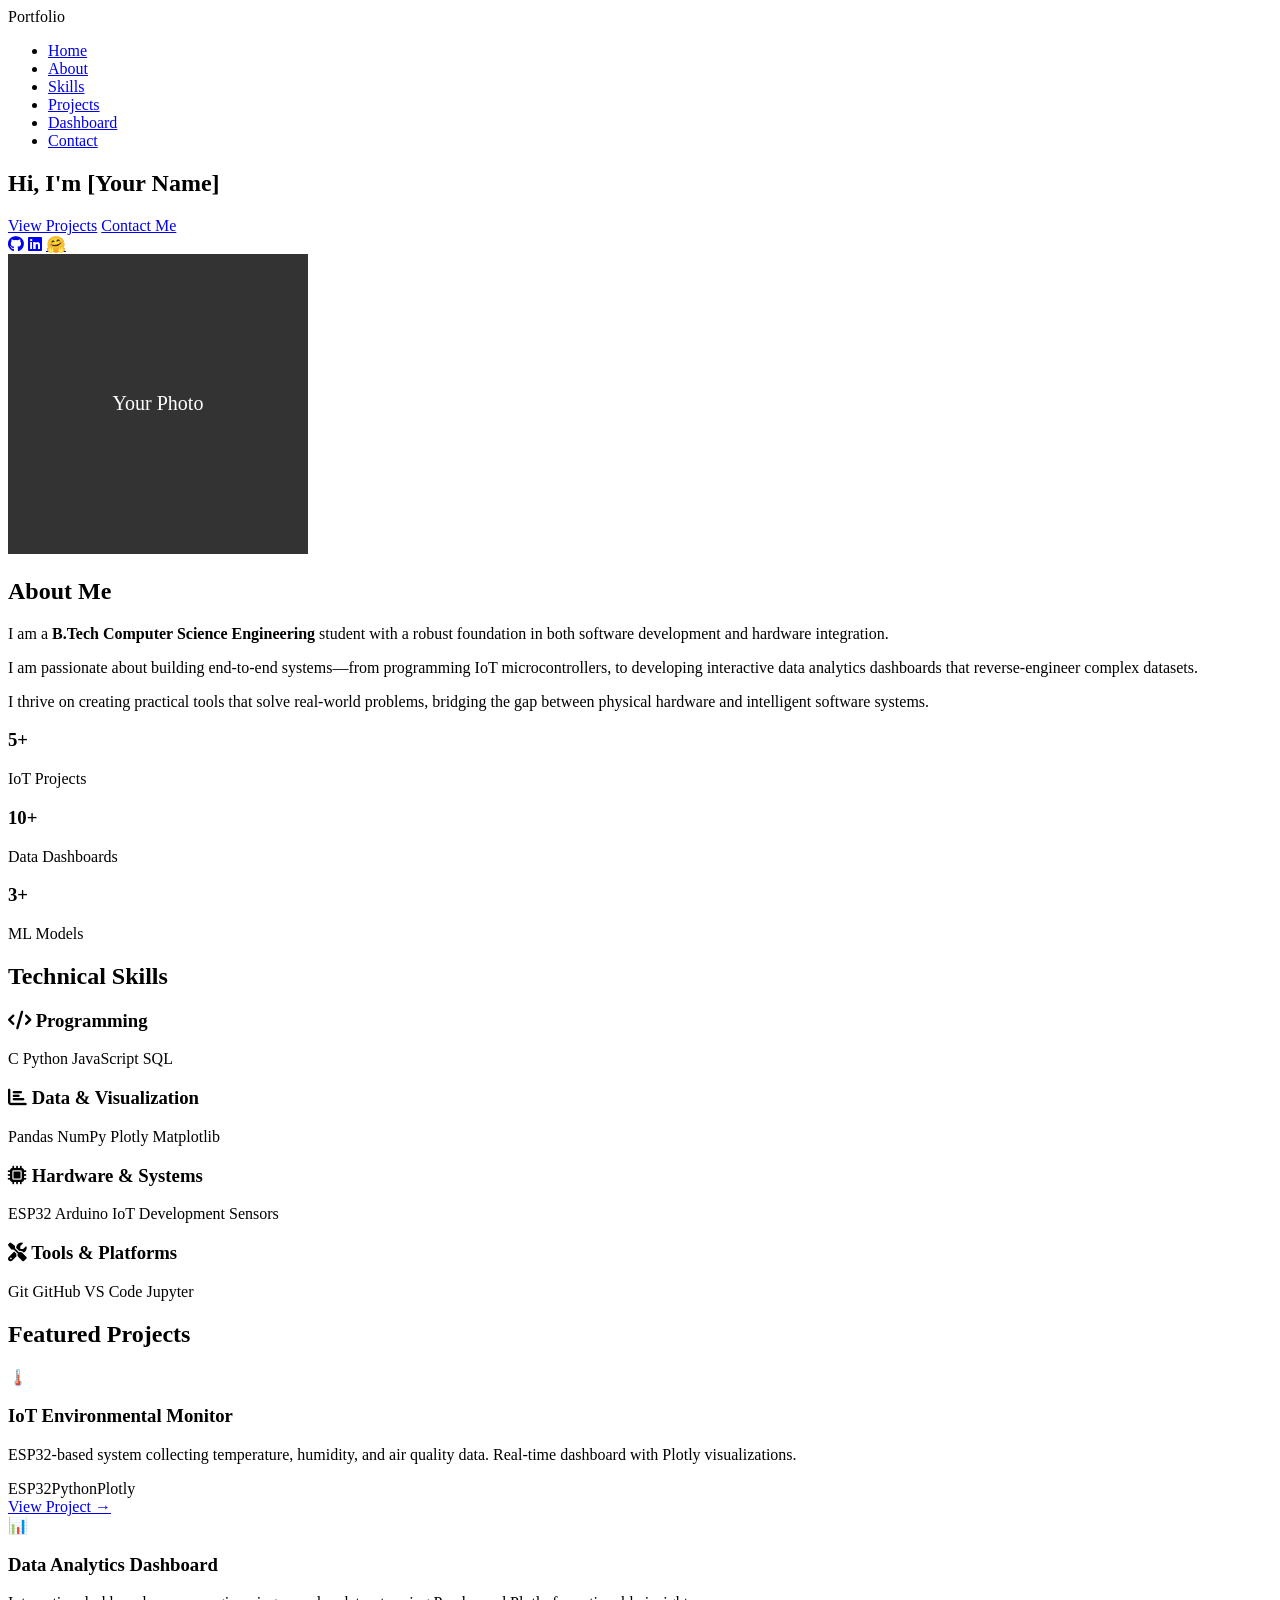
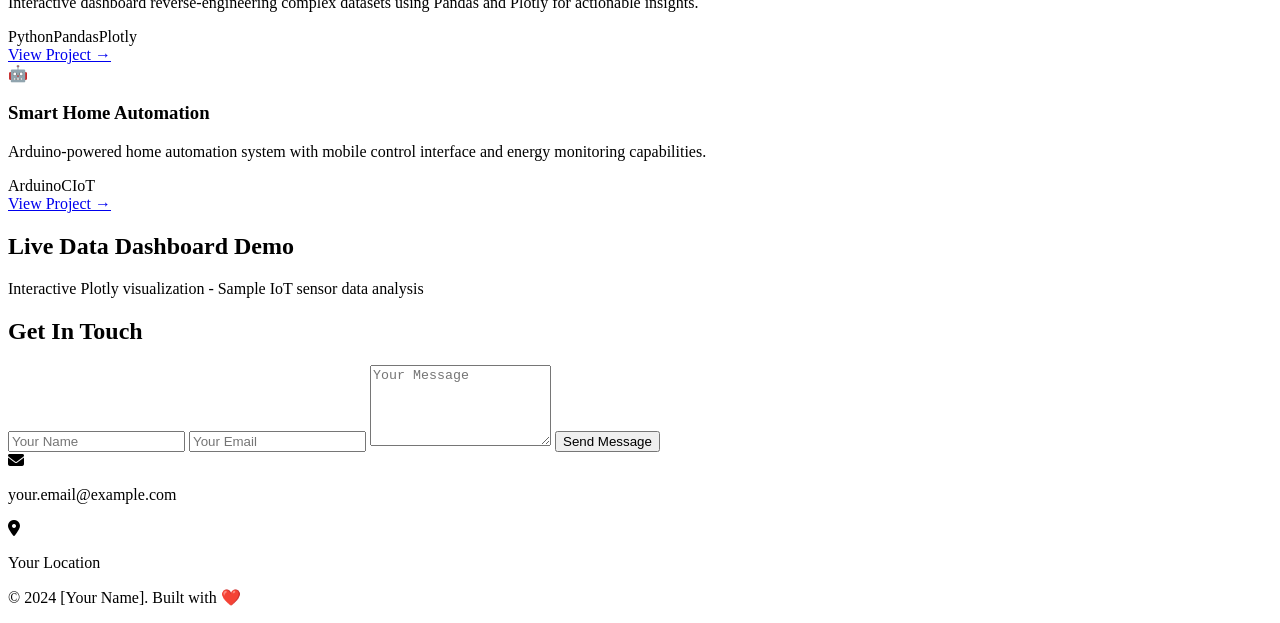
==== index.html @ e8764b32 "Rename index1.html.html to index.html" ====
<!DOCTYPE html>
<html lang="en">
<head>
    <meta charset="UTF-8">
    <meta name="viewport" content="width=device-width, initial-scale=1.0">
    <title>Your Name | B.Tech CSE | IoT & Data Science</title>
    <link rel="stylesheet" href="style.css">
    <link rel="stylesheet" href="https://cdnjs.cloudflare.com/ajax/libs/font-awesome/6.4.0/css/all.min.css">
    <script src="https://cdn.plot.ly/plotly-2.24.1.min.js"></script>
</head>
<body>
    <!-- Navigation -->
    <nav class="navbar">
        <div class="nav-content">
            <div class="logo">Portfolio</div>
            <ul class="nav-links">
                <li><a href="#home">Home</a></li>
                <li><a href="#about">About</a></li>
                <li><a href="#skills">Skills</a></li>
                <li><a href="#projects">Projects</a></li>
                <li><a href="#dashboard">Dashboard</a></li>
                <li><a href="#contact">Contact</a></li>
            </ul>
            <div class="hamburger">
                <span></span><span></span><span></span>
            </div>
        </div>
    </nav>

    <!-- Hero Section -->
    <section id="home" class="hero">
        <div class="hero-content">
            <div class="hero-text">
                <h1 class="glitch" data-text="Hi, I'm [Your Name]">Hi, I'm [Your Name]</h1>
                <p class="typing-text"></p>
                <div class="hero-buttons">
                    <a href="#projects" class="btn primary">View Projects</a>
                    <a href="#contact" class="btn secondary">Contact Me</a>
                </div>
                <div class="social-links">
                    <a href="https://github.com/yourusername" target="_blank"><i class="fab fa-github"></i></a>
                    <a href="https://linkedin.com/in/yourusername" target="_blank"><i class="fab fa-linkedin"></i></a>
                    <a href="https://huggingface.co/yourusername" target="_blank">🤗</a>
                </div>
            </div>
            <div class="hero-image">
                <div class="image-container">
                    <img src="assets/profile.jpg" alt="Profile" onerror="this.src='data:image/svg+xml,%3Csvg xmlns=%22http://www.w3.org/2000/svg%22 width=%22300%22 height=%22300%22%3E%3Crect fill=%22%23333%22 width=%22300%22 height=%22300%22/%3E%3Ctext fill=%22%23fff%22 x=%2250%25%22 y=%2250%25%22 text-anchor=%22middle%22 dy=%22.3em%22 font-size=%2220%22%3EYour Photo%3C/text%3E%3C/svg%3E'">
                </div>
            </div>
        </div>
    </section>

    <!-- About Section -->
    <section id="about" class="about">
        <h2 class="section-title">About Me</h2>
        <div class="about-content">
            <div class="about-text">
                <p>I am a <strong>B.Tech Computer Science Engineering</strong> student with a robust foundation in both <span class="highlight">software development</span> and <span class="highlight">hardware integration</span>.</p>
                <p>I am passionate about building end-to-end systems—from programming IoT microcontrollers, to developing interactive data analytics dashboards that reverse-engineer complex datasets.</p>
                <p>I thrive on creating practical tools that solve real-world problems, bridging the gap between physical hardware and intelligent software systems.</p>
                <div class="about-stats">
                    <div class="stat">
                        <h3>5+</h3>
                        <p>IoT Projects</p>
                    </div>
                    <div class="stat">
                        <h3>10+</h3>
                        <p>Data Dashboards</p>
                    </div>
                    <div class="stat">
                        <h3>3+</h3>
                        <p>ML Models</p>
                    </div>
                </div>
            </div>
        </div>
    </section>

    <!-- Skills Section -->
    <section id="skills" class="skills">
        <h2 class="section-title">Technical Skills</h2>
        <div class="skills-grid">
            <div class="skill-category">
                <h3><i class="fas fa-code"></i> Programming</h3>
                <div class="skill-items">
                    <span class="skill-tag">C</span>
                    <span class="skill-tag">Python</span>
                    <span class="skill-tag">JavaScript</span>
                    <span class="skill-tag">SQL</span>
                </div>
            </div>
            <div class="skill-category">
                <h3><i class="fas fa-chart-bar"></i> Data & Visualization</h3>
                <div class="skill-items">
                    <span class="skill-tag">Pandas</span>
                    <span class="skill-tag">NumPy</span>
                    <span class="skill-tag">Plotly</span>
                    <span class="skill-tag">Matplotlib</span>
                </div>
            </div>
            <div class="skill-category">
                <h3><i class="fas fa-microchip"></i> Hardware & Systems</h3>
                <div class="skill-items">
                    <span class="skill-tag">ESP32</span>
                    <span class="skill-tag">Arduino</span>
                    <span class="skill-tag">IoT Development</span>
                    <span class="skill-tag">Sensors</span>
                </div>
            </div>
            <div class="skill-category">
                <h3><i class="fas fa-tools"></i> Tools & Platforms</h3>
                <div class="skill-items">
                    <span class="skill-tag">Git</span>
                    <span class="skill-tag">GitHub</span>
                    <span class="skill-tag">VS Code</span>
                    <span class="skill-tag">Jupyter</span>
                </div>
            </div>
        </div>
    </section>

    <!-- Projects Section -->
    <section id="projects" class="projects">
        <h2 class="section-title">Featured Projects</h2>
        <div class="projects-grid">
            <div class="project-card">
                <div class="project-icon">🌡️</div>
                <h3>IoT Environmental Monitor</h3>
                <p>ESP32-based system collecting temperature, humidity, and air quality data. Real-time dashboard with Plotly visualizations.</p>
                <div class="project-tech">
                    <span>ESP32</span><span>Python</span><span>Plotly</span>
                </div>
                <a href="#" class="project-link">View Project →</a>
            </div>
            <div class="project-card">
                <div class="project-icon">📊</div>
                <h3>Data Analytics Dashboard</h3>
                <p>Interactive dashboard reverse-engineering complex datasets using Pandas and Plotly for actionable insights.</p>
                <div class="project-tech">
                    <span>Python</span><span>Pandas</span><span>Plotly</span>
                </div>
                <a href="#" class="project-link">View Project →</a>
            </div>
            <div class="project-card">
                <div class="project-icon">🤖</div>
                <h3>Smart Home Automation</h3>
                <p>Arduino-powered home automation system with mobile control interface and energy monitoring capabilities.</p>
                <div class="project-tech">
                    <span>Arduino</span><span>C</span><span>IoT</span>
                </div>
                <a href="#" class="project-link">View Project →</a>
            </div>
        </div>
    </section>

    <!-- Interactive Dashboard Demo -->
    <section id="dashboard" class="dashboard">
        <h2 class="section-title">Live Data Dashboard Demo</h2>
        <div class="dashboard-container">
            <div id="plotly-chart"></div>
            <p class="dashboard-note">Interactive Plotly visualization - Sample IoT sensor data analysis</p>
        </div>
    </section>

    <!-- Contact Section -->
    <section id="contact" class="contact">
        <h2 class="section-title">Get In Touch</h2>
        <div class="contact-content">
            <form id="contact-form">
                <input type="text" placeholder="Your Name" required>
                <input type="email" placeholder="Your Email" required>
                <textarea placeholder="Your Message" rows="5" required></textarea>
                <button type="submit" class="btn primary">Send Message</button>
            </form>
            <div class="contact-info">
                <div class="info-item">
                    <i class="fas fa-envelope"></i>
                    <p>your.email@example.com</p>
                </div>
                <div class="info-item">
                    <i class="fas fa-map-marker-alt"></i>
                    <p>Your Location</p>
                </div>
            </div>
        </div>
    </section>

    <footer>
        <p>&copy; 2024 [Your Name]. Built with ❤️</p>
    </footer>

    <script src="script.js"></script>
</body>
</html>
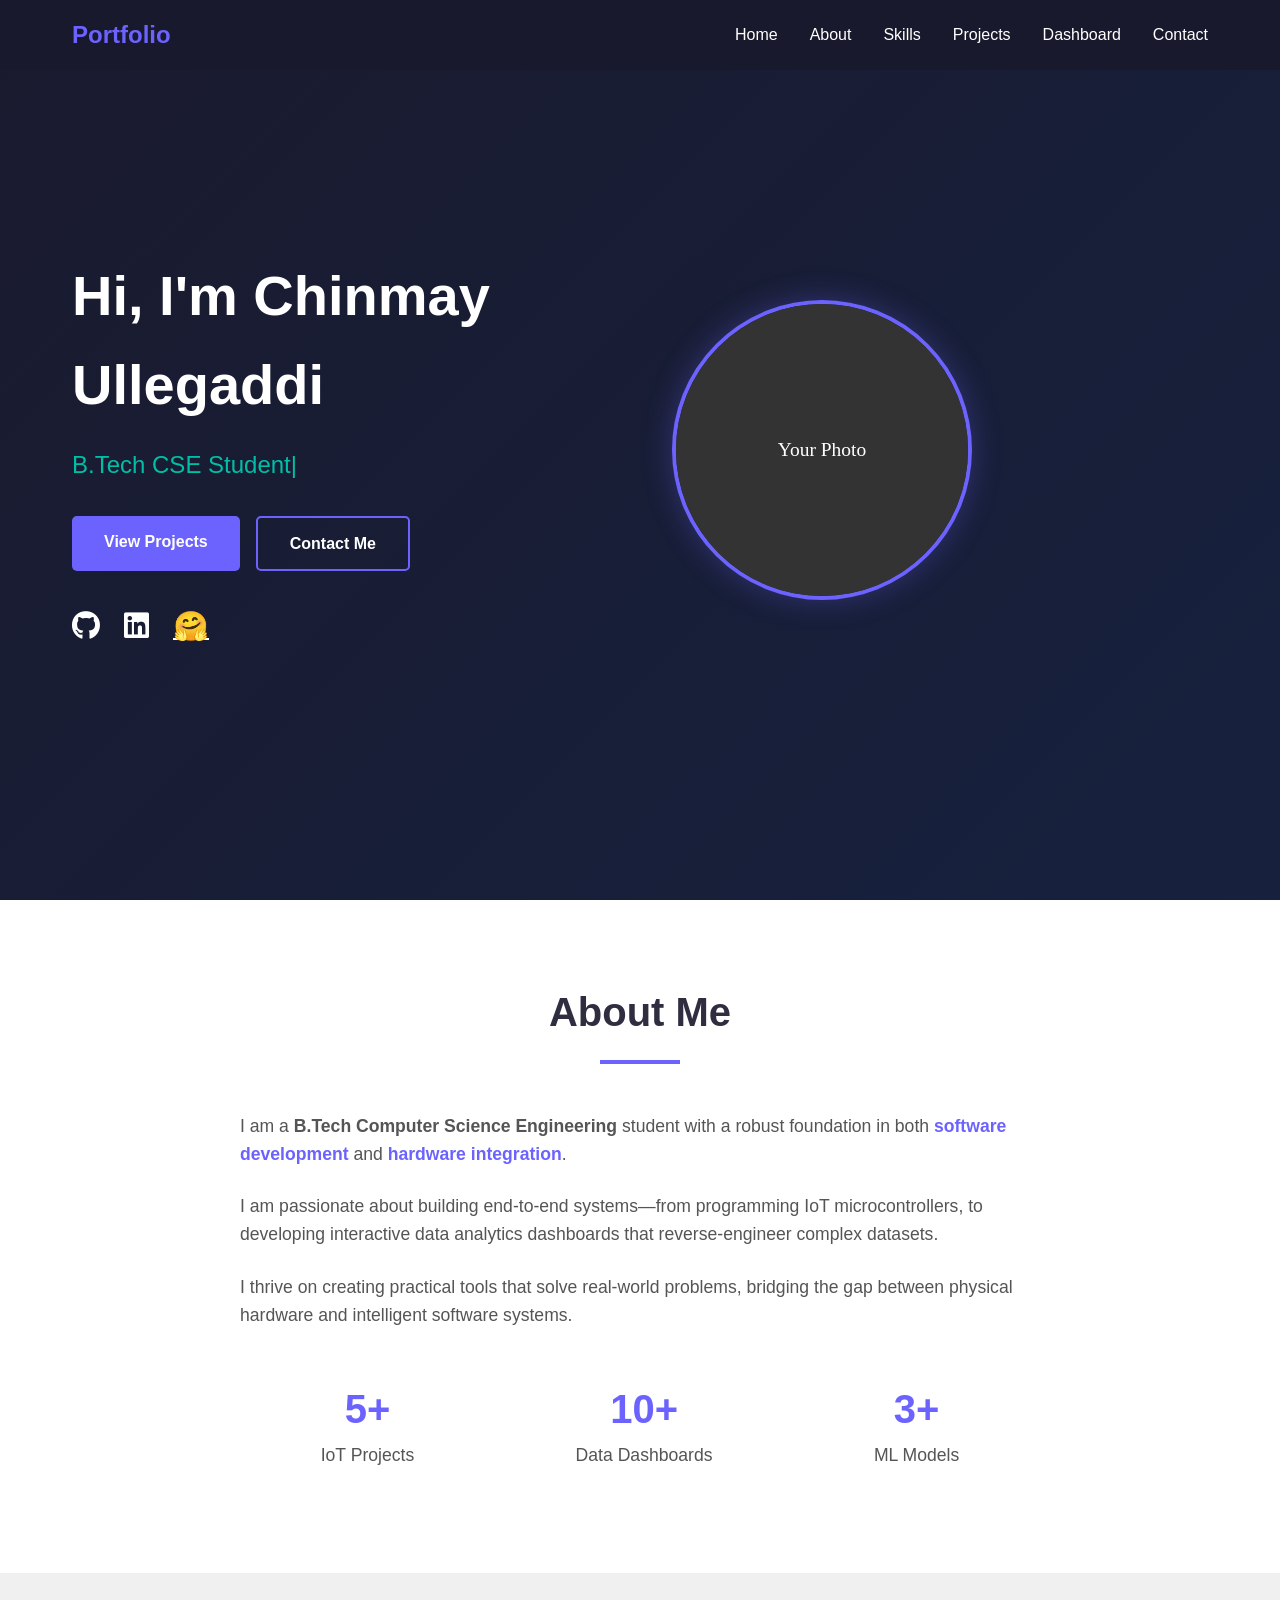
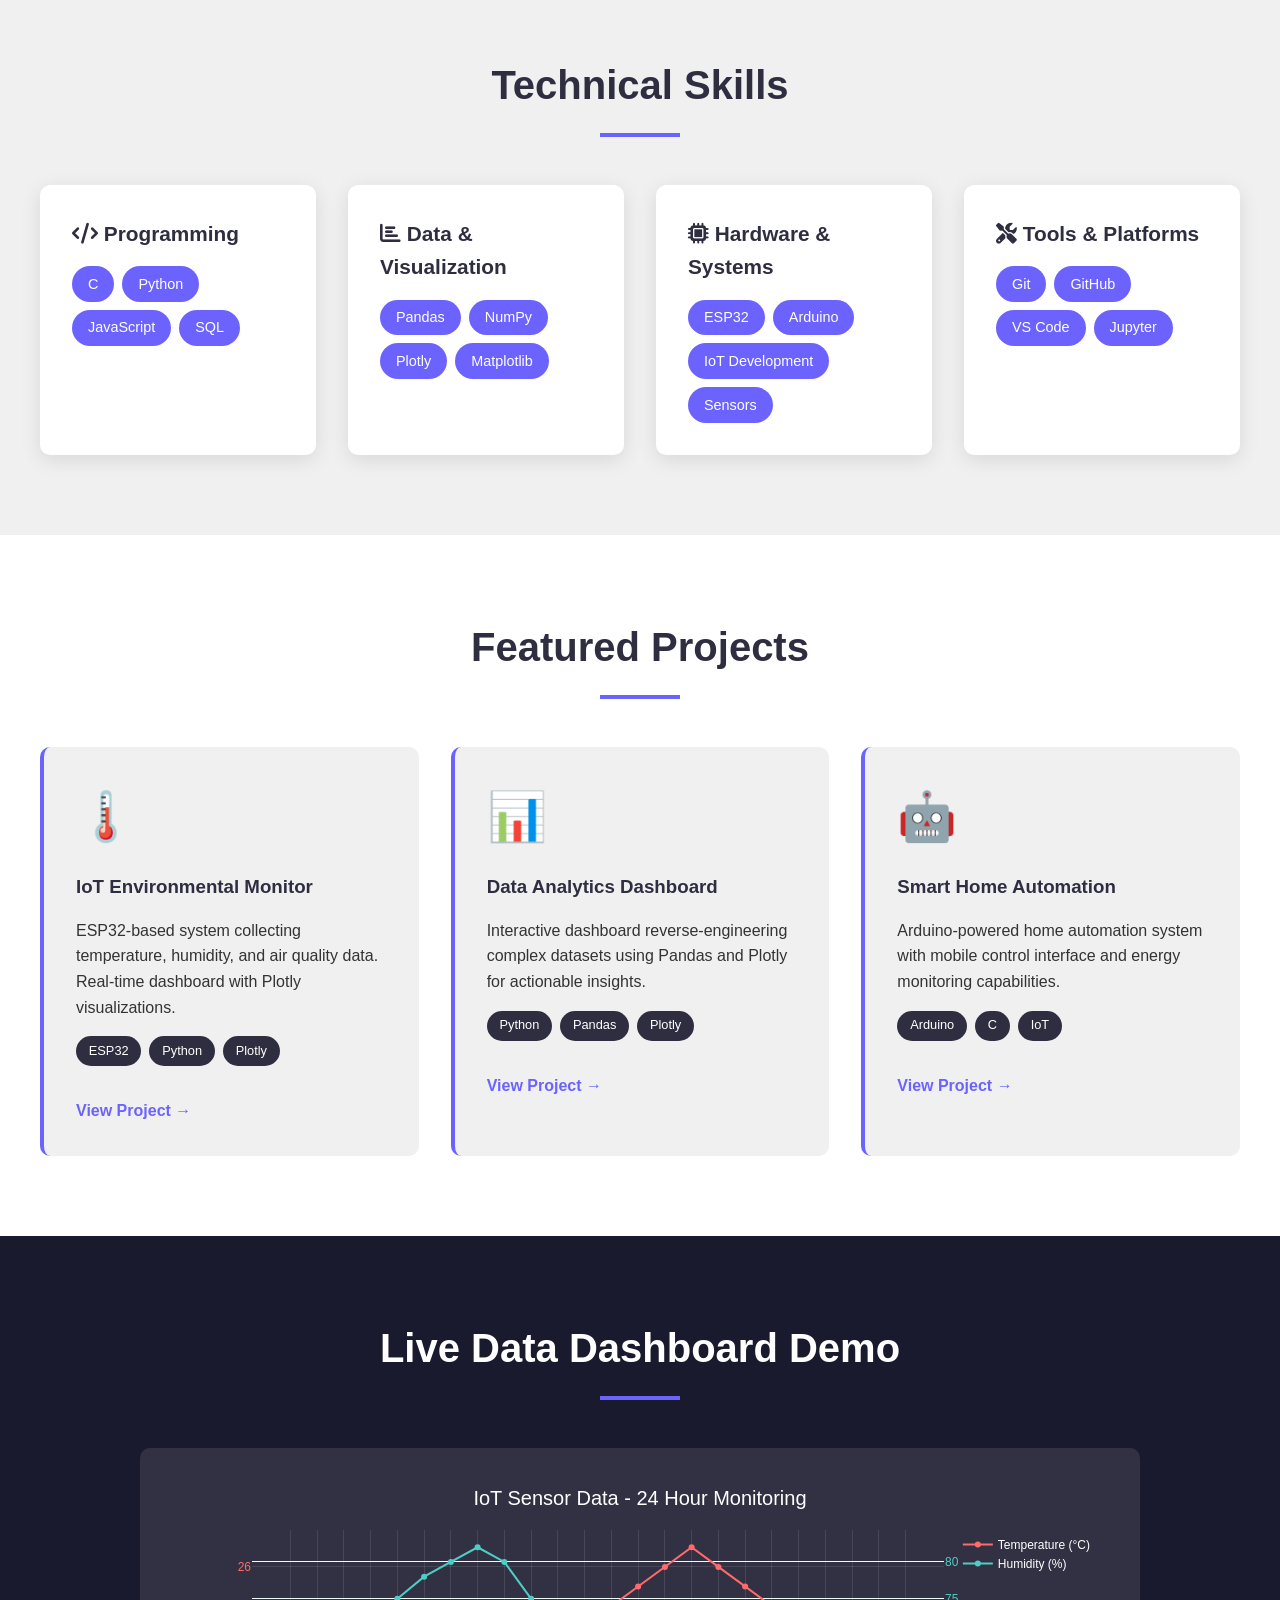
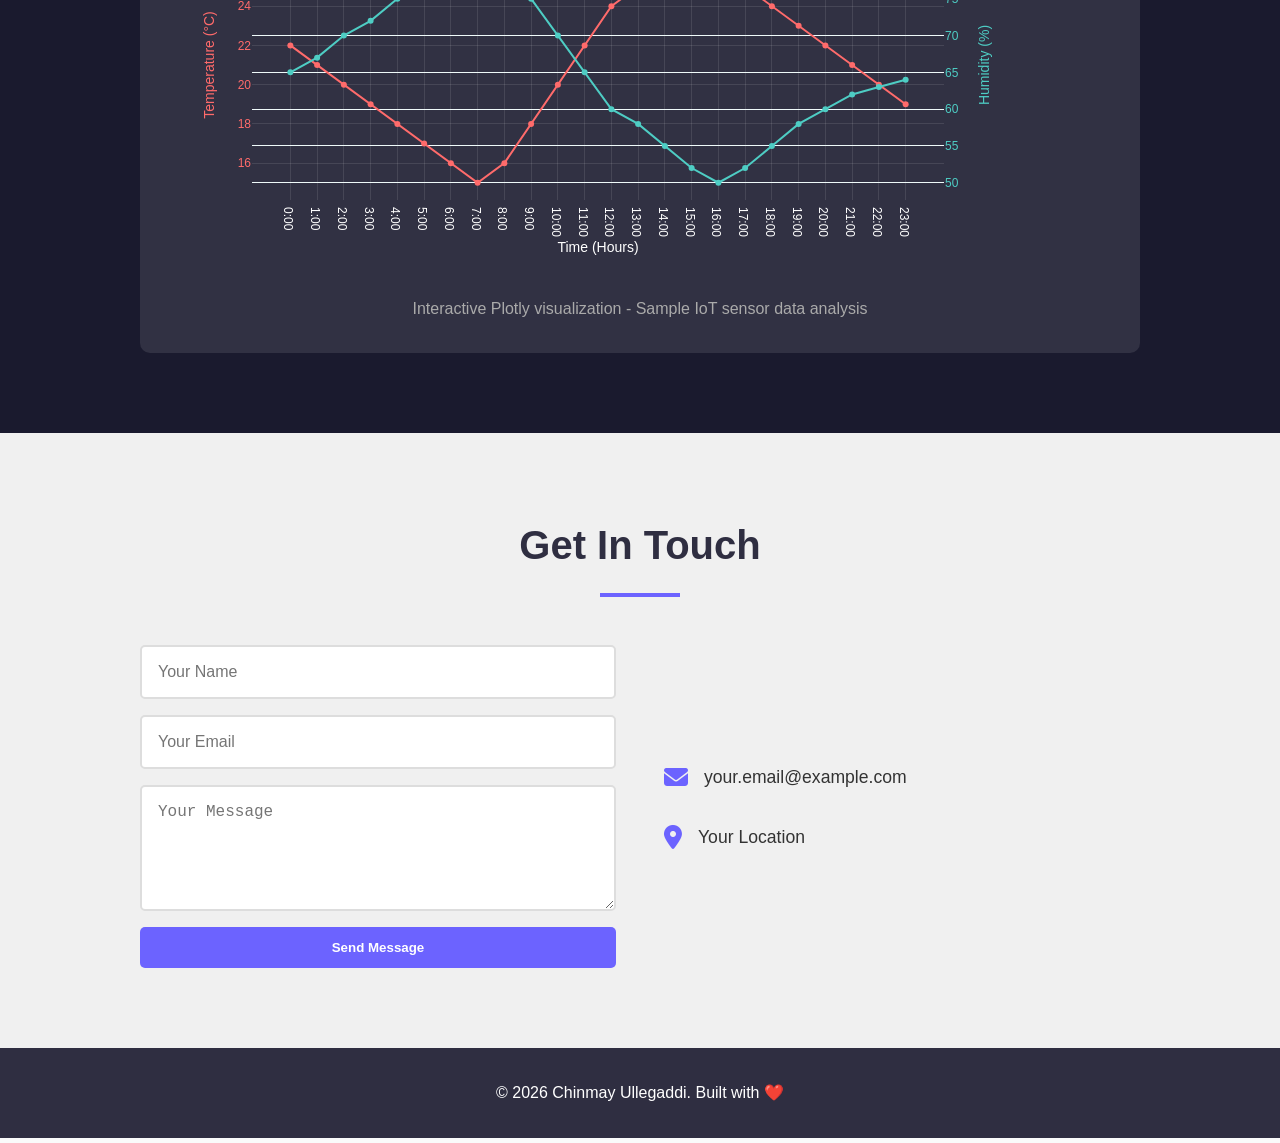
==== commit 11c8ad15: "Update personal details in index.html" ====
--- a/index.html
+++ b/index.html
@@ -3,7 +3,7 @@
 <head>
     <meta charset="UTF-8">
     <meta name="viewport" content="width=device-width, initial-scale=1.0">
-    <title>Your Name | B.Tech CSE | IoT & Data Science</title>
+    <title>Chinmay Ullegaddi | CSIT Student | REVA University</title>
     <link rel="stylesheet" href="style.css">
     <link rel="stylesheet" href="https://cdnjs.cloudflare.com/ajax/libs/font-awesome/6.4.0/css/all.min.css">
     <script src="https://cdn.plot.ly/plotly-2.24.1.min.js"></script>
@@ -31,15 +31,15 @@
     <section id="home" class="hero">
         <div class="hero-content">
             <div class="hero-text">
-                <h1 class="glitch" data-text="Hi, I'm [Your Name]">Hi, I'm [Your Name]</h1>
+                <h1 class="glitch" data-text="Hi, I'm Chinmay Ullegaddi">Hi, I'm Chinmay Ullegaddi</h1>
                 <p class="typing-text"></p>
                 <div class="hero-buttons">
                     <a href="#projects" class="btn primary">View Projects</a>
                     <a href="#contact" class="btn secondary">Contact Me</a>
                 </div>
                 <div class="social-links">
-                    <a href="https://github.com/yourusername" target="_blank"><i class="fab fa-github"></i></a>
-                    <a href="https://linkedin.com/in/yourusername" target="_blank"><i class="fab fa-linkedin"></i></a>
+                    <a href="https://github.com/chinmayullegaddi2002-lab" target="_blank"><i class="fab fa-github"></i></a>
+                    <a href="https://www.linkedin.com/in/chinmay-ullegaddi-373138384" target="_blank"><i class="fab fa-linkedin"></i></a>
                     <a href="https://huggingface.co/yourusername" target="_blank">🤗</a>
                 </div>
             </div>
@@ -187,7 +187,7 @@
     </section>
 
     <footer>
-        <p>&copy; 2024 [Your Name]. Built with ❤️</p>
+        <p>&copy; 2026 Chinmay Ullegaddi. Built with ❤️</p>
     </footer>
 
     <script src="script.js"></script>
--- a/style.css
+++ b/style.css
@@ -0,0 +1,481 @@
+* {
+    margin: 0;
+    padding: 0;
+    box-sizing: border-box;
+}
+
+:root {
+    --primary: #6C63FF;
+    --secondary: #2F2E41;
+    --accent: #00BFA6;
+    --dark: #1a1a2e;
+    --light: #f0f0f0;
+    --text: #333;
+}
+
+body {
+    font-family: 'Segoe UI', Tahoma, Geneva, Verdana, sans-serif;
+    line-height: 1.6;
+    color: var(--text);
+    background: #fafafa;
+}
+
+/* Navigation */
+.navbar {
+    background: rgba(26, 26, 46, 0.95);
+    backdrop-filter: blur(10px);
+    position: fixed;
+    width: 100%;
+    top: 0;
+    z-index: 1000;
+    padding: 1rem 0;
+}
+
+.nav-content {
+    max-width: 1200px;
+    margin: 0 auto;
+    display: flex;
+    justify-content: space-between;
+    align-items: center;
+    padding: 0 2rem;
+}
+
+.logo {
+    color: var(--primary);
+    font-size: 1.5rem;
+    font-weight: bold;
+}
+
+.nav-links {
+    display: flex;
+    list-style: none;
+    gap: 2rem;
+}
+
+.nav-links a {
+    color: white;
+    text-decoration: none;
+    transition: color 0.3s;
+}
+
+.nav-links a:hover {
+    color: var(--primary);
+}
+
+.hamburger {
+    display: none;
+    flex-direction: column;
+    cursor: pointer;
+}
+
+.hamburger span {
+    width: 25px;
+    height: 3px;
+    background: white;
+    margin: 2px 0;
+    transition: 0.3s;
+}
+
+/* Hero Section */
+.hero {
+    min-height: 100vh;
+    display: flex;
+    align-items: center;
+    background: linear-gradient(135deg, var(--dark) 0%, #16213e 100%);
+    color: white;
+    padding-top: 80px;
+}
+
+.hero-content {
+    max-width: 1200px;
+    margin: 0 auto;
+    display: grid;
+    grid-template-columns: 1fr 1fr;
+    gap: 4rem;
+    align-items: center;
+    padding: 2rem;
+}
+
+.hero-text h1 {
+    font-size: 3.5rem;
+    margin-bottom: 1rem;
+}
+
+.typing-text {
+    font-size: 1.5rem;
+    color: var(--accent);
+    min-height: 2rem;
+}
+
+.typing-text::after {
+    content: '|';
+    animation: blink 1s infinite;
+}
+
+@keyframes blink {
+    50% { opacity: 0; }
+}
+
+.hero-buttons {
+    margin: 2rem 0;
+    display: flex;
+    gap: 1rem;
+}
+
+.btn {
+    padding: 0.8rem 2rem;
+    border: none;
+    border-radius: 5px;
+    cursor: pointer;
+    text-decoration: none;
+    font-weight: bold;
+    transition: transform 0.3s, box-shadow 0.3s;
+}
+
+.btn:hover {
+    transform: translateY(-2px);
+    box-shadow: 0 5px 15px rgba(108, 99, 255, 0.4);
+}
+
+.btn.primary {
+    background: var(--primary);
+    color: white;
+}
+
+.btn.secondary {
+    background: transparent;
+    color: white;
+    border: 2px solid var(--primary);
+}
+
+.social-links {
+    display: flex;
+    gap: 1.5rem;
+    font-size: 1.8rem;
+}
+
+.social-links a {
+    color: white;
+    transition: color 0.3s, transform 0.3s;
+}
+
+.social-links a:hover {
+    color: var(--primary);
+    transform: translateY(-3px);
+}
+
+.hero-image .image-container {
+    width: 300px;
+    height: 300px;
+    border-radius: 50%;
+    overflow: hidden;
+    border: 4px solid var(--primary);
+    box-shadow: 0 0 30px rgba(108, 99, 255, 0.3);
+}
+
+.hero-image img {
+    width: 100%;
+    height: 100%;
+    object-fit: cover;
+}
+
+/* Section Styles */
+section {
+    padding: 5rem 2rem;
+}
+
+.section-title {
+    text-align: center;
+    font-size: 2.5rem;
+    margin-bottom: 3rem;
+    color: var(--secondary);
+    position: relative;
+}
+
+.section-title::after {
+    content: '';
+    display: block;
+    width: 80px;
+    height: 4px;
+    background: var(--primary);
+    margin: 1rem auto;
+}
+
+/* About Section */
+.about {
+    background: white;
+}
+
+.about-content {
+    max-width: 800px;
+    margin: 0 auto;
+}
+
+.about-text p {
+    font-size: 1.1rem;
+    margin-bottom: 1.5rem;
+    color: #555;
+}
+
+.highlight {
+    color: var(--primary);
+    font-weight: bold;
+}
+
+.about-stats {
+    display: flex;
+    justify-content: space-around;
+    margin-top: 3rem;
+}
+
+.stat {
+    text-align: center;
+}
+
+.stat h3 {
+    font-size: 2.5rem;
+    color: var(--primary);
+}
+
+/* Skills Section */
+.skills {
+    background: var(--light);
+}
+
+.skills-grid {
+    max-width: 1200px;
+    margin: 0 auto;
+    display: grid;
+    grid-template-columns: repeat(auto-fit, minmax(250px, 1fr));
+    gap: 2rem;
+}
+
+.skill-category {
+    background: white;
+    padding: 2rem;
+    border-radius: 10px;
+    box-shadow: 0 5px 20px rgba(0,0,0,0.1);
+    transition: transform 0.3s;
+}
+
+.skill-category:hover {
+    transform: translateY(-5px);
+}
+
+.skill-category h3 {
+    color: var(--secondary);
+    margin-bottom: 1rem;
+    font-size: 1.3rem;
+}
+
+.skill-items {
+    display: flex;
+    flex-wrap: wrap;
+    gap: 0.5rem;
+}
+
+.skill-tag {
+    background: var(--primary);
+    color: white;
+    padding: 0.4rem 1rem;
+    border-radius: 20px;
+    font-size: 0.9rem;
+}
+
+/* Projects Section */
+.projects {
+    background: white;
+}
+
+.projects-grid {
+    max-width: 1200px;
+    margin: 0 auto;
+    display: grid;
+    grid-template-columns: repeat(auto-fit, minmax(300px, 1fr));
+    gap: 2rem;
+}
+
+.project-card {
+    background: var(--light);
+    padding: 2rem;
+    border-radius: 10px;
+    transition: transform 0.3s, box-shadow 0.3s;
+    border-left: 4px solid var(--primary);
+}
+
+.project-card:hover {
+    transform: translateY(-5px);
+    box-shadow: 0 10px 30px rgba(0,0,0,0.1);
+}
+
+.project-icon {
+    font-size: 3rem;
+    margin-bottom: 1rem;
+}
+
+.project-card h3 {
+    color: var(--secondary);
+    margin-bottom: 1rem;
+}
+
+.project-tech {
+    display: flex;
+    gap: 0.5rem;
+    margin: 1rem 0;
+    flex-wrap: wrap;
+}
+
+.project-tech span {
+    background: var(--secondary);
+    color: white;
+    padding: 0.3rem 0.8rem;
+    border-radius: 15px;
+    font-size: 0.8rem;
+}
+
+.project-link {
+    color: var(--primary);
+    text-decoration: none;
+    font-weight: bold;
+    display: inline-block;
+    margin-top: 1rem;
+}
+
+/* Dashboard Section */
+.dashboard {
+    background: var(--dark);
+    color: white;
+}
+
+.dashboard .section-title {
+    color: white;
+}
+
+.dashboard-container {
+    max-width: 1000px;
+    margin: 0 auto;
+    background: rgba(255,255,255,0.1);
+    padding: 2rem;
+    border-radius: 10px;
+}
+
+#plotly-chart {
+    min-height: 400px;
+}
+
+.dashboard-note {
+    text-align: center;
+    margin-top: 1rem;
+    color: #aaa;
+}
+
+/* Contact Section */
+.contact {
+    background: var(--light);
+}
+
+.contact-content {
+    max-width: 1000px;
+    margin: 0 auto;
+    display: grid;
+    grid-template-columns: 1fr 1fr;
+    gap: 3rem;
+}
+
+#contact-form {
+    display: flex;
+    flex-direction: column;
+    gap: 1rem;
+}
+
+#contact-form input,
+#contact-form textarea {
+    padding: 1rem;
+    border: 2px solid #ddd;
+    border-radius: 5px;
+    font-size: 1rem;
+    transition: border-color 0.3s;
+}
+
+#contact-form input:focus,
+#contact-form textarea:focus {
+    outline: none;
+    border-color: var(--primary);
+}
+
+.contact-info {
+    display: flex;
+    flex-direction: column;
+    gap: 2rem;
+    justify-content: center;
+}
+
+.info-item {
+    display: flex;
+    align-items: center;
+    gap: 1rem;
+    font-size: 1.1rem;
+}
+
+.info-item i {
+    color: var(--primary);
+    font-size: 1.5rem;
+}
+
+footer {
+    background: var(--secondary);
+    color: white;
+    text-align: center;
+    padding: 2rem;
+}
+
+/* Responsive Design */
+@media (max-width: 768px) {
+    .hamburger {
+        display: flex;
+    }
+
+    .nav-links {
+        display: none;
+        position: absolute;
+        top: 100%;
+        left: 0;
+        width: 100%;
+        background: var(--dark);
+        flex-direction: column;
+        padding: 1rem;
+        text-align: center;
+    }
+
+    .nav-links.active {
+        display: flex;
+    }
+
+    .hero-content {
+        grid-template-columns: 1fr;
+        text-align: center;
+    }
+
+    .hero-text h1 {
+        font-size: 2.5rem;
+    }
+
+    .hero-image {
+        order: -1;
+    }
+
+    .hero-image .image-container {
+        width: 200px;
+        height: 200px;
+        margin: 0 auto;
+    }
+
+    .contact-content {
+        grid-template-columns: 1fr;
+    }
+
+    .about-stats {
+        flex-direction: column;
+        gap: 2rem;
+    }
+}
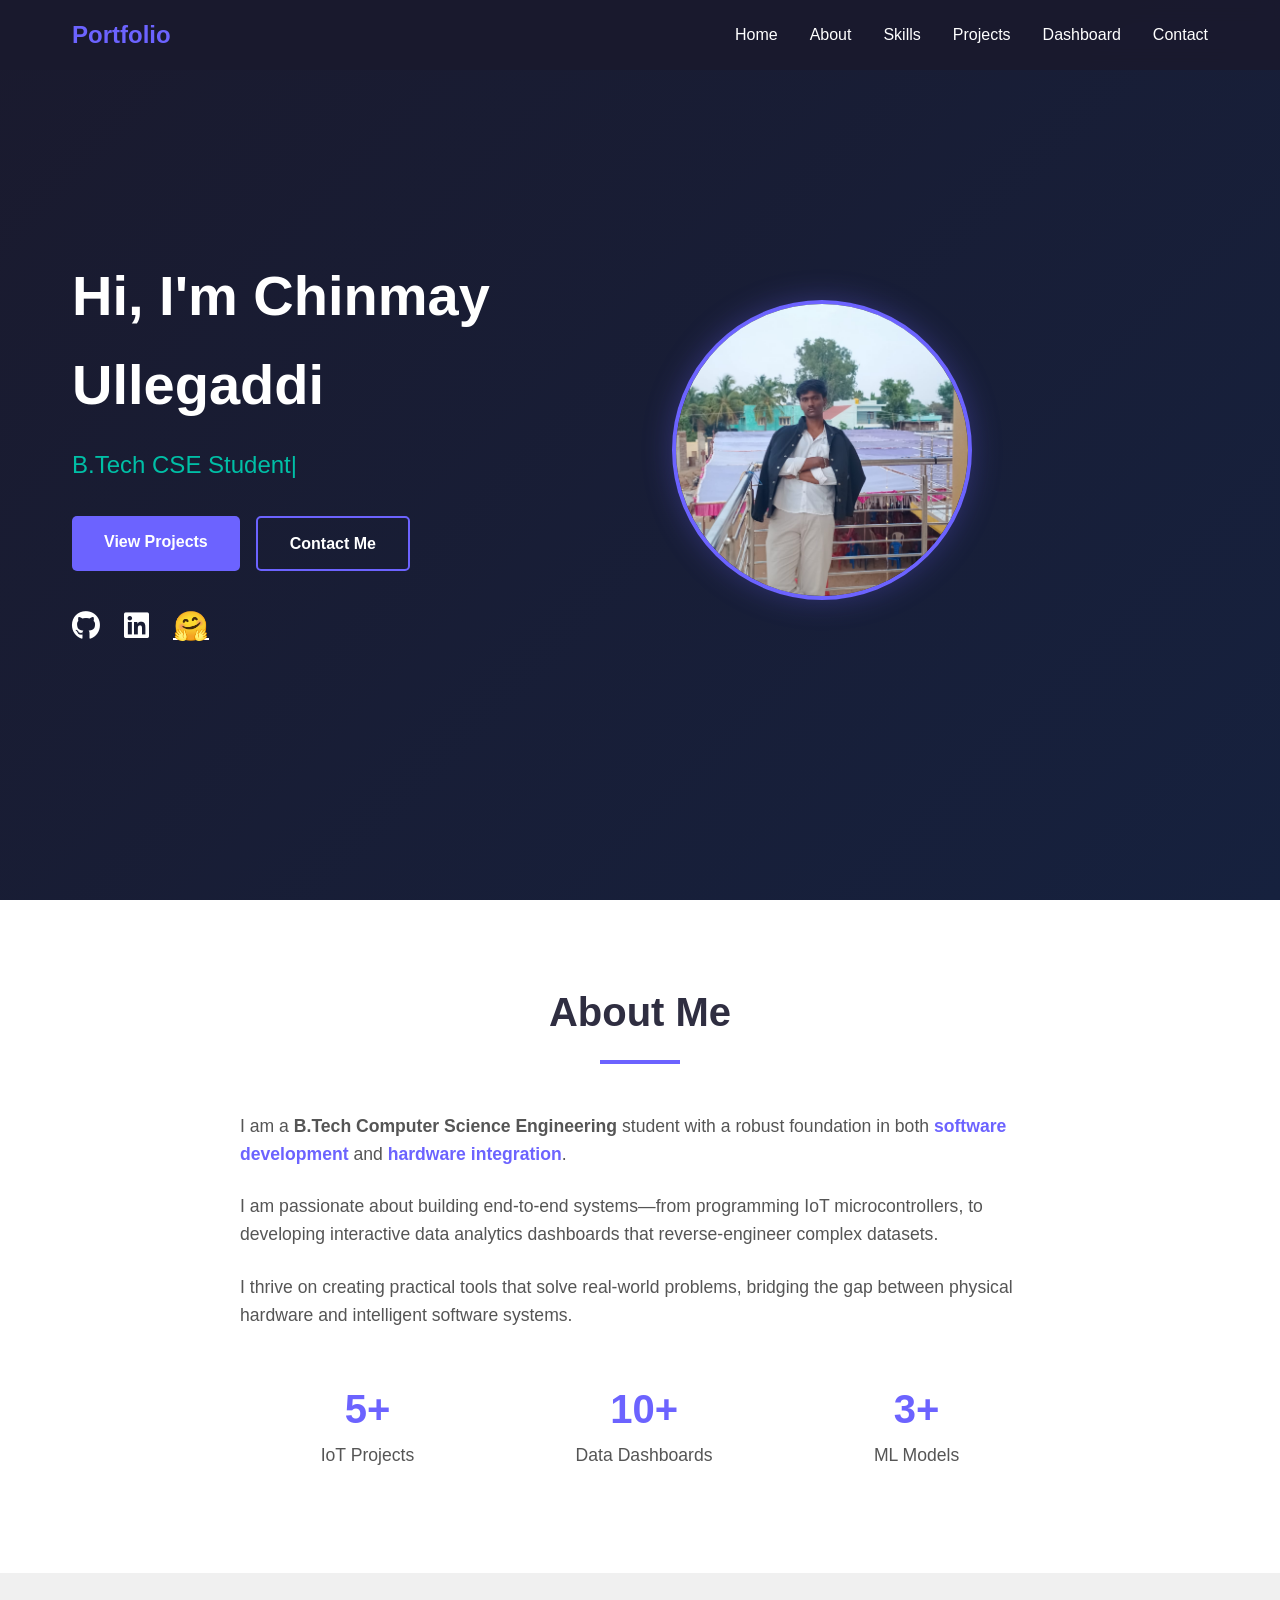
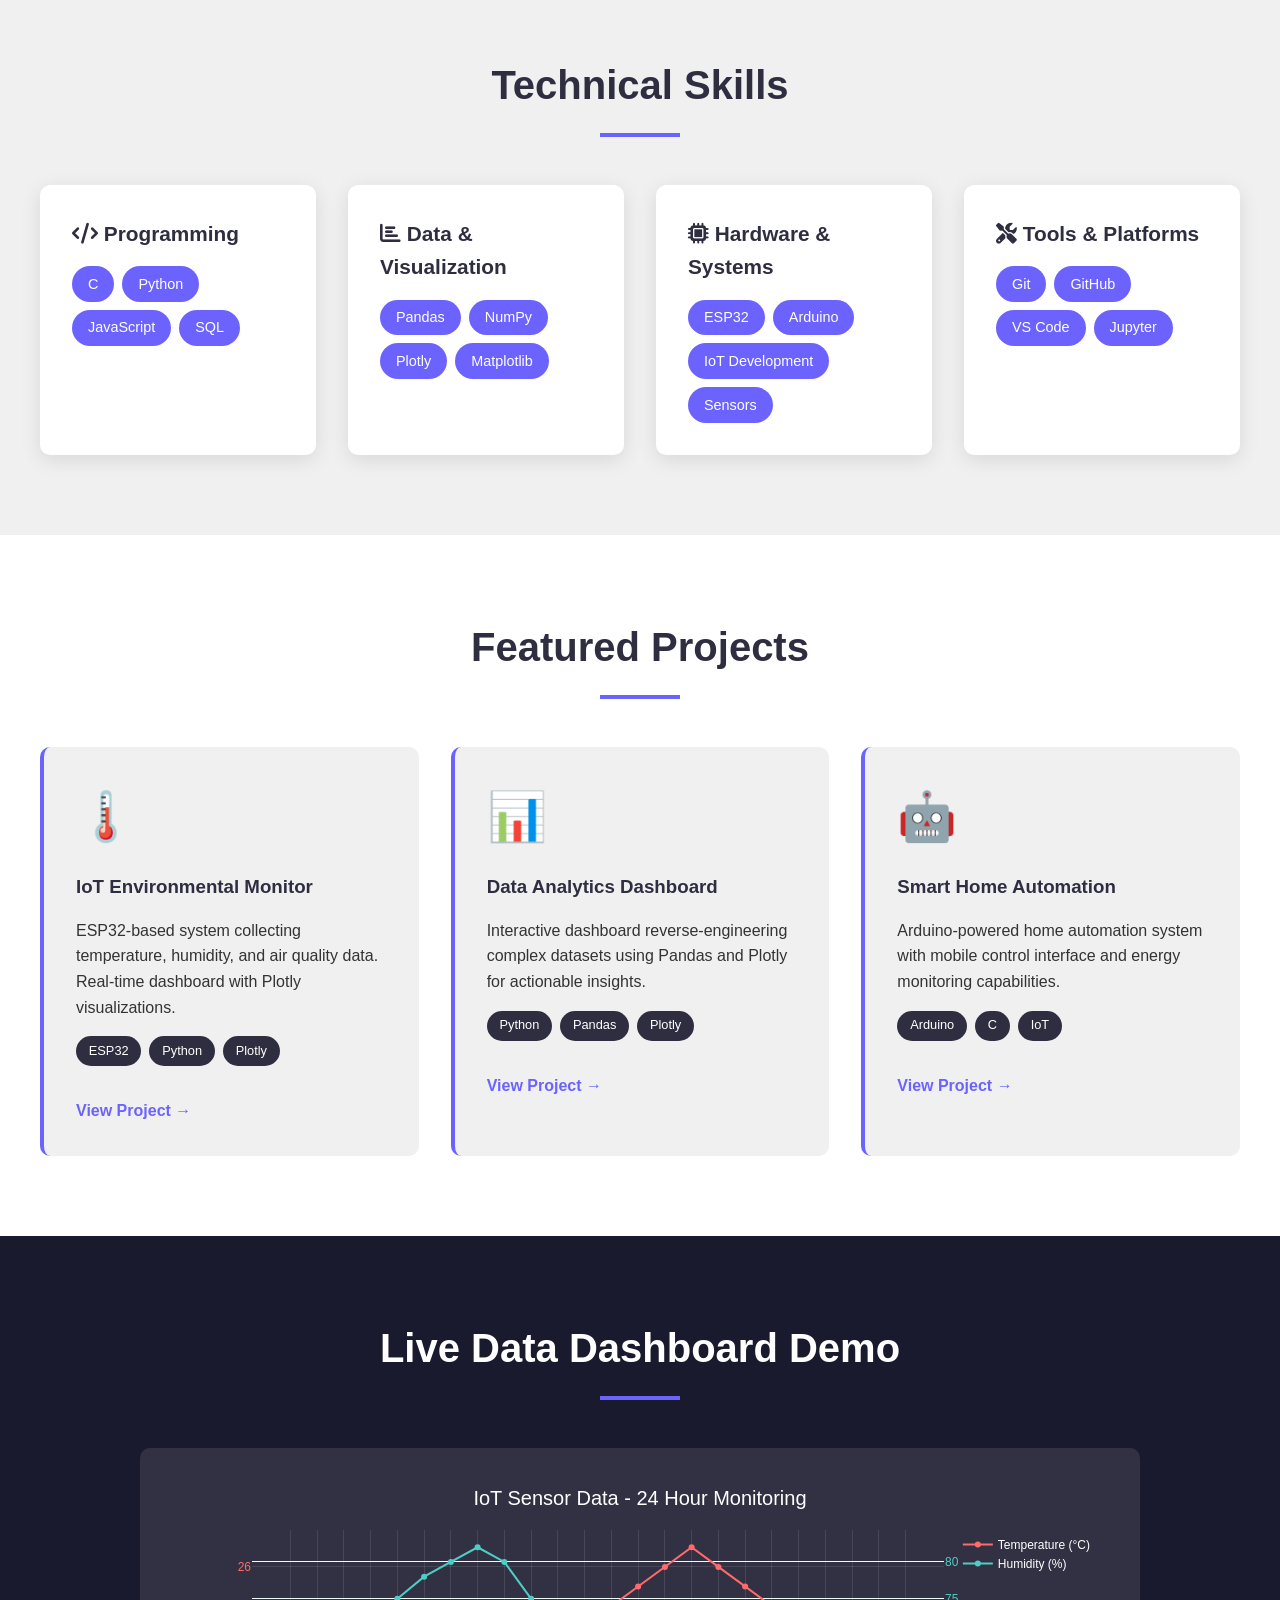
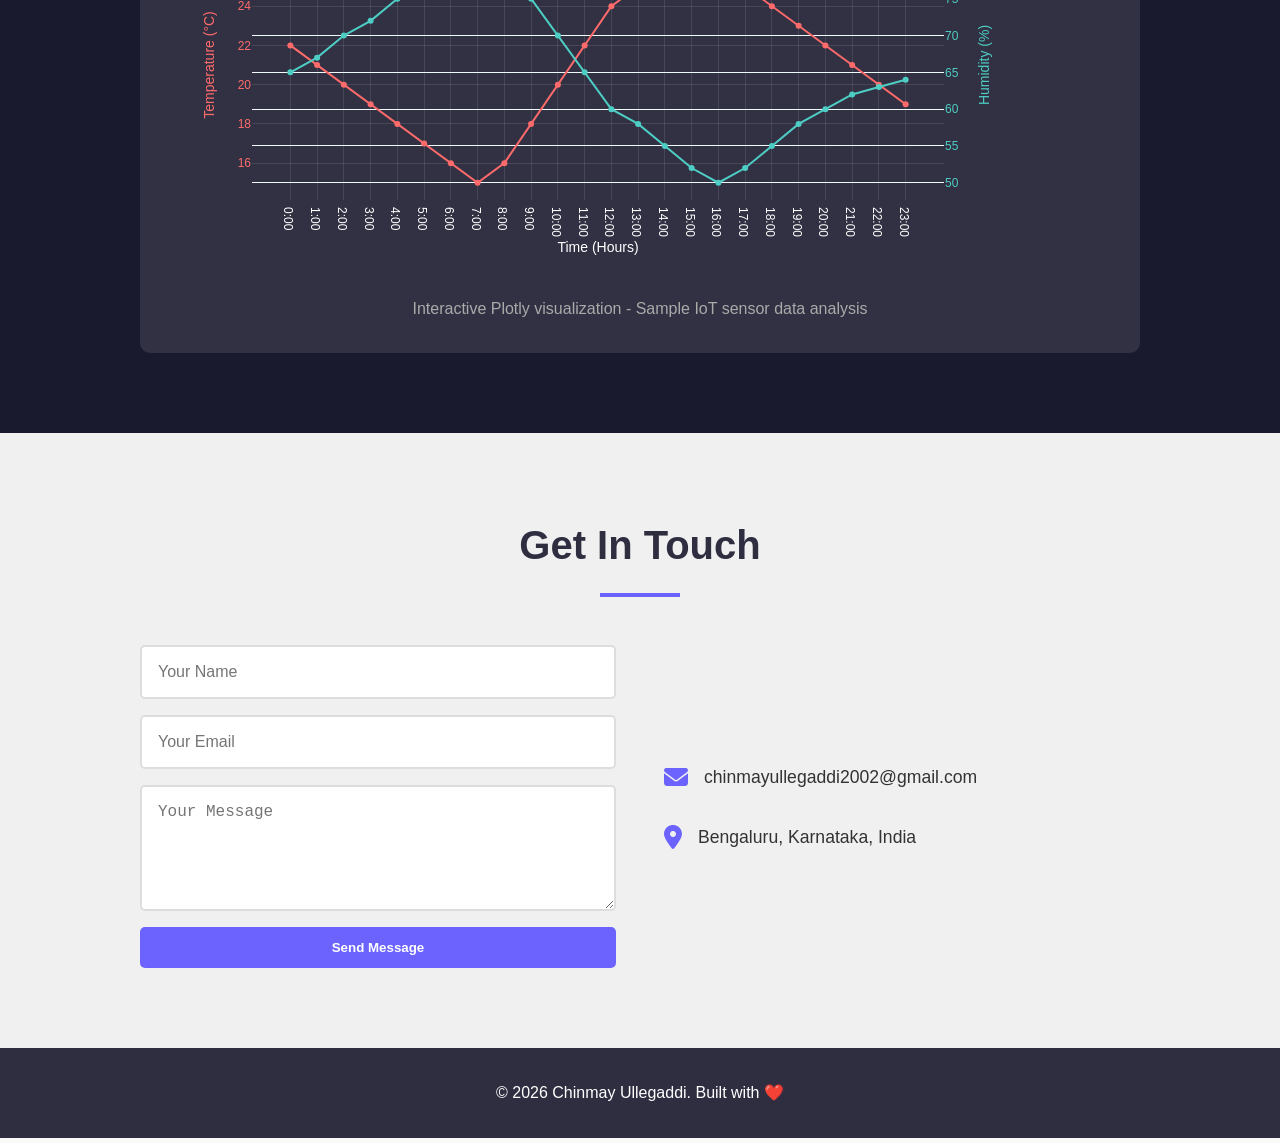
==== commit ff3de1d5: "Update contact information in index.html" ====
--- a/index.html
+++ b/index.html
@@ -176,11 +176,11 @@
             <div class="contact-info">
                 <div class="info-item">
                     <i class="fas fa-envelope"></i>
-                    <p>your.email@example.com</p>
+                    <p>chinmayullegaddi2002@gmail.com</p>
                 </div>
                 <div class="info-item">
                     <i class="fas fa-map-marker-alt"></i>
-                    <p>Your Location</p>
+                    <p>Bengaluru, Karnataka, India</p>
                 </div>
             </div>
         </div>
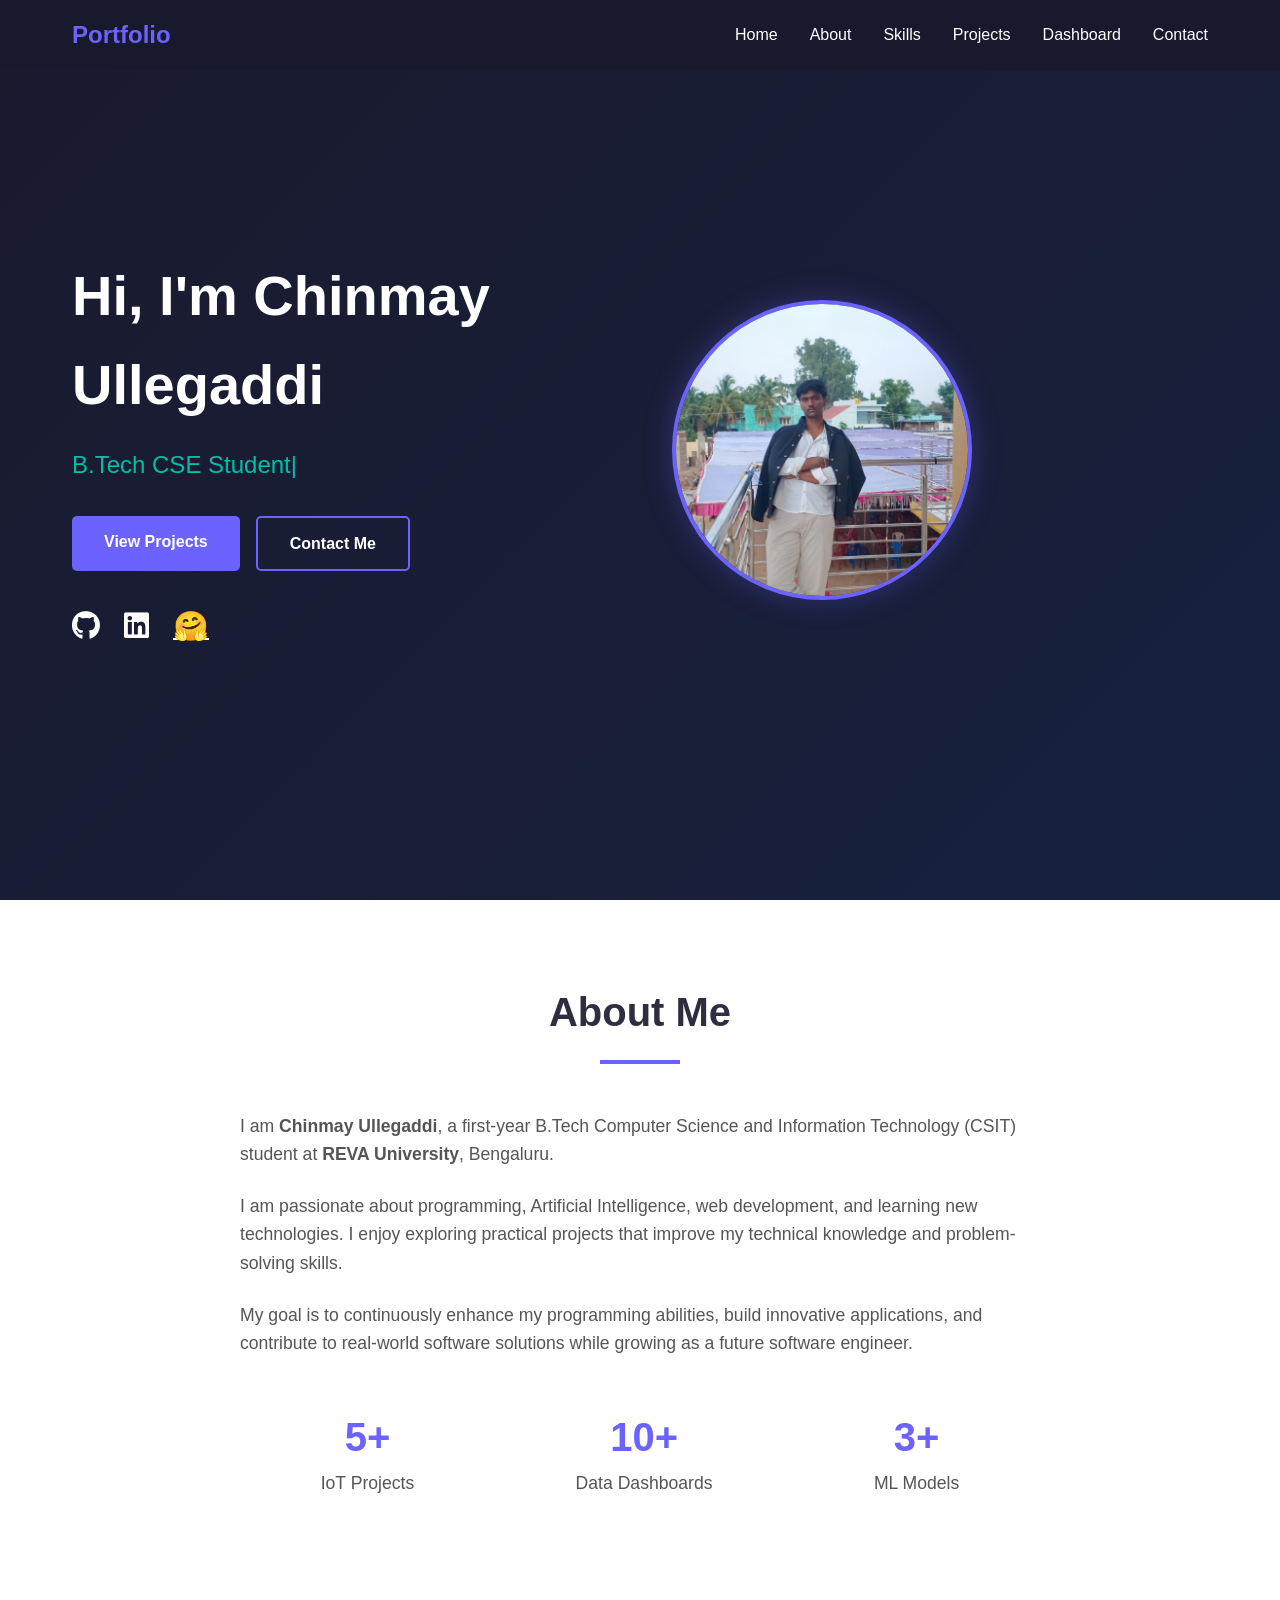
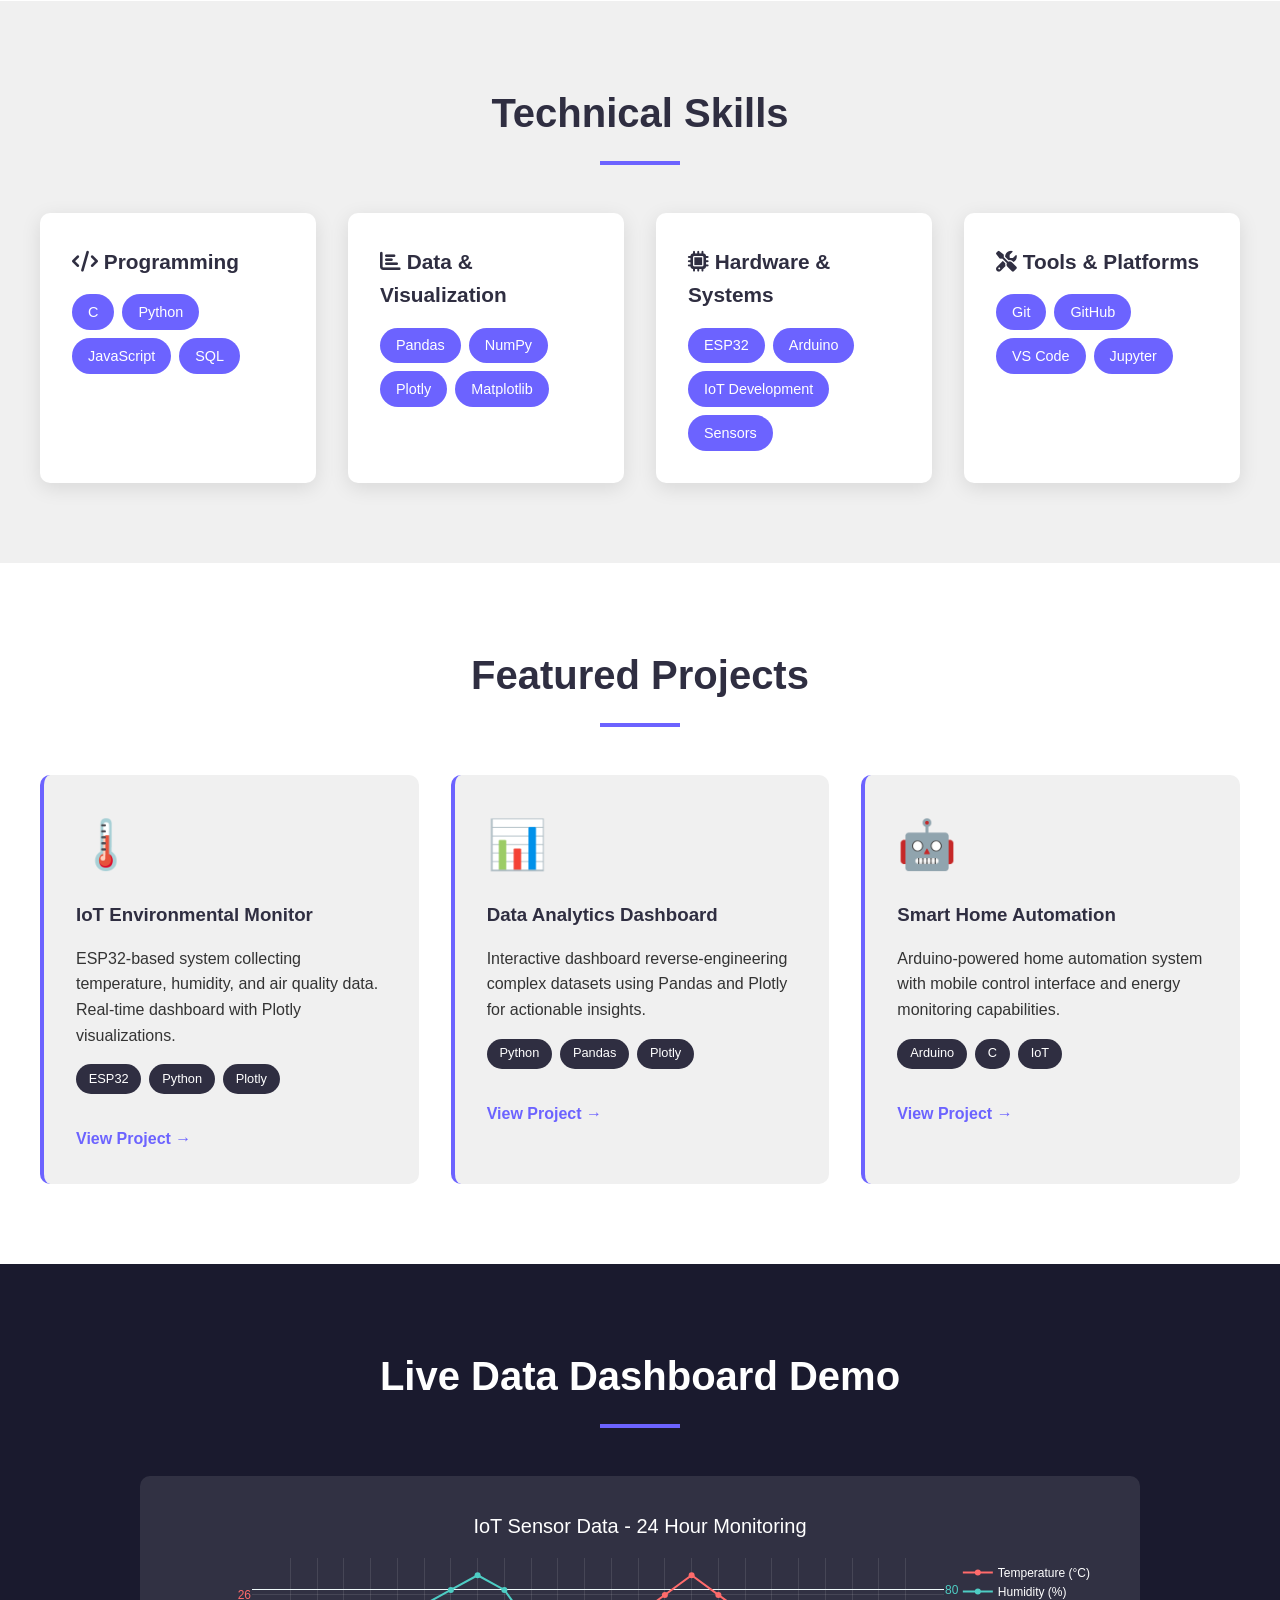
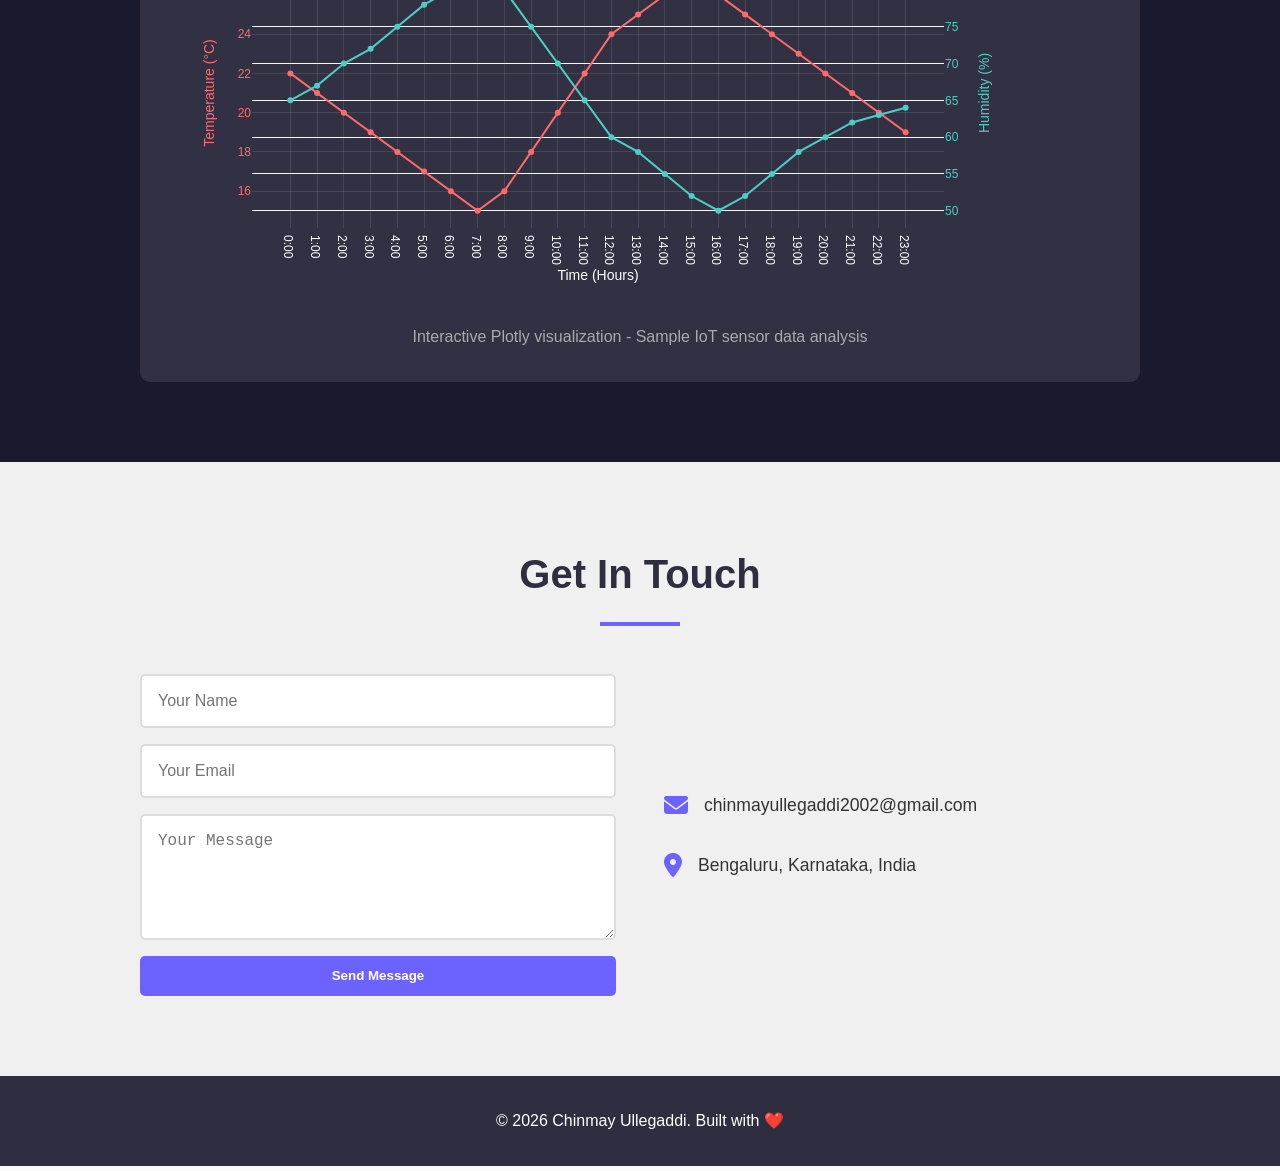
==== commit bf40499f: "Revise About Me section with personal details Updated personal introduction and goals in the About s" ====
--- a/index.html
+++ b/index.html
@@ -56,9 +56,11 @@
         <h2 class="section-title">About Me</h2>
         <div class="about-content">
             <div class="about-text">
-                <p>I am a <strong>B.Tech Computer Science Engineering</strong> student with a robust foundation in both <span class="highlight">software development</span> and <span class="highlight">hardware integration</span>.</p>
-                <p>I am passionate about building end-to-end systems—from programming IoT microcontrollers, to developing interactive data analytics dashboards that reverse-engineer complex datasets.</p>
-                <p>I thrive on creating practical tools that solve real-world problems, bridging the gap between physical hardware and intelligent software systems.</p>
+                <p>I am <strong>Chinmay Ullegaddi</strong>, a first-year B.Tech Computer Science and Information Technology (CSIT) student at <strong>REVA University</strong>, Bengaluru.</p>
+
+<p>I am passionate about programming, Artificial Intelligence, web development, and learning new technologies. I enjoy exploring practical projects that improve my technical knowledge and problem-solving skills.</p>
+
+<p>My goal is to continuously enhance my programming abilities, build innovative applications, and contribute to real-world software solutions while growing as a future software engineer.</p>
                 <div class="about-stats">
                     <div class="stat">
                         <h3>5+</h3>
